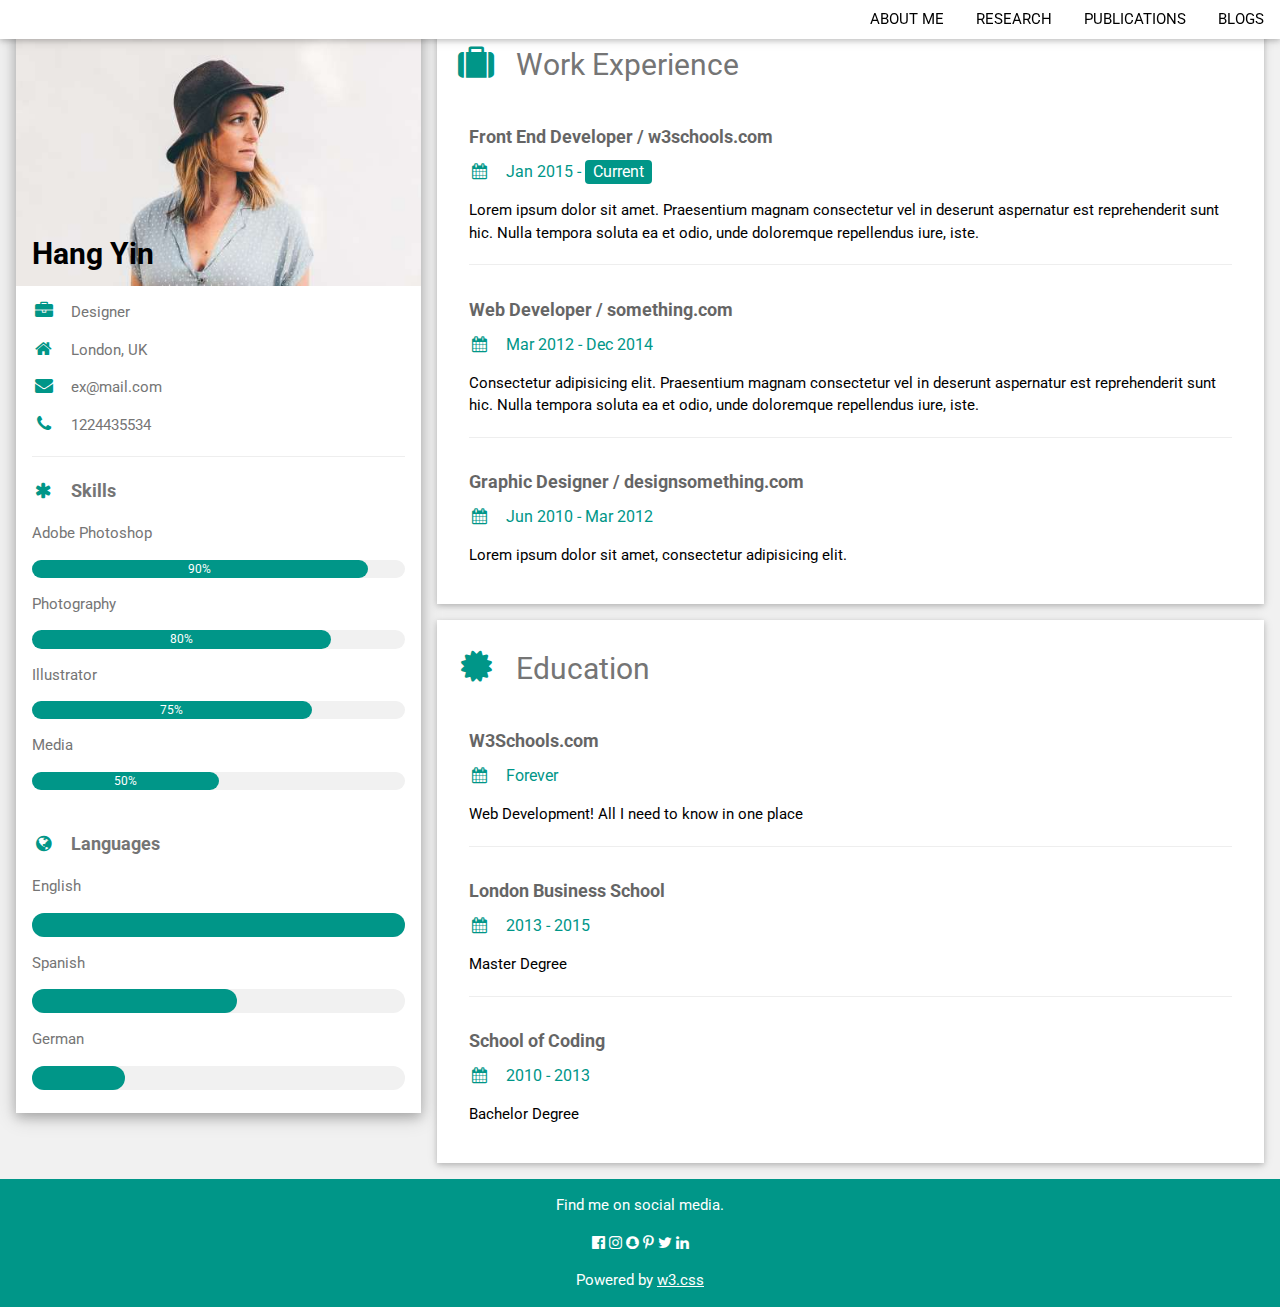
==== about.html @ 1d577952 "Update about.html" ====
<!DOCTYPE html>
<html>
<head>
<title>Hang Yin CV</title>
<meta charset="UTF-8">
<meta name="viewport" content="width=device-width, initial-scale=1">
<link rel="stylesheet" href="https://www.w3schools.com/w3css/4/w3.css">
<link rel='stylesheet' href='https://fonts.googleapis.com/css?family=Roboto'>
<link rel="stylesheet" href="https://cdnjs.cloudflare.com/ajax/libs/font-awesome/4.7.0/css/font-awesome.min.css">
<style>
html,body,h1,h2,h3,h4,h5,h6 {font-family: "Roboto", sans-serif}
</style>
</head>
<body class="w3-light-grey">

<!-- Page Container -->
<div class="w3-content w3-margin-top" style="max-width:1400px;">
<!-- Navbar (sit on top) -->
 <header>
  <div class="w3-top">
  <div class="w3-bar w3-white w3-card" id="myNavbar">
    <!-- Right-sided navbar links -->
    <div class="w3-right w3-hide-small">
      <a href="about.html"class="w3-bar-item w3-button">ABOUT ME</a>
      <a href="research.html" class="w3-bar-item w3-button"> RESEARCH</a>
      <a href="publications.html" class="w3-bar-item w3-button"> PUBLICATIONS</a>
      <a href="blogs.html" class="w3-bar-item w3-button">BLOGS</a>
    </div>
    <!-- Hide right-floated links on small screens and replace them with a menu icon -->

    <a href="javascript:void(0)" class="w3-bar-item w3-button w3-right w3-hide-large w3-hide-medium" onclick="w3_open()">
      <i class="fa fa-bars"></i>
    </a>
  </div>
</div>

<!-- Sidebar on small screens when clicking the menu icon -->
  <nav class="w3-sidebar w3-bar-block w3-black w3-card w3-animate-left w3-hide-medium w3-hide-large" style="display:none" id="mySidebar">
   <a href="javascript:void(0)" onclick="w3_close()" class="w3-bar-item w3-button w3-large w3-padding-16">Close ×</a>
   <a href="about.html" onclick="w3_close()" class="w3-bar-item w3-button">ABOUT ME</a>
   <a href="research.html" onclick="w3_close()" class="w3-bar-item w3-button">RESEARCH</a>
   <a href="publications.html" onclick="w3_close()" class="w3-bar-item w3-button">PUBLICATIONS</a>
   <a href="blogs.html" onclick="w3_close()" class="w3-bar-item w3-button">BLOGS</a>
  </nav>
 </header>
<!-- Page Container -->
<div class="w3-content w3-margin-top" style="max-width:1400px;">
  <!-- The Grid -->
  <div class="w3-row-padding">
  
    
    <!-- Left Column -->
    <div class="w3-third">
    
      <div class="w3-white w3-text-grey w3-card-4">
        <div class="w3-display-container">
          <img src="images/avatar_hat.jpg" style="width:100%" alt="Avatar">
          <div class="w3-display-bottomleft w3-container w3-text-black">
           <h2><b>Hang Yin</b></h2>
          </div>
        </div>
        <div class="w3-container">
          <p><i class="fa fa-briefcase fa-fw w3-margin-right w3-large w3-text-teal"></i>Designer</p>
          <p><i class="fa fa-home fa-fw w3-margin-right w3-large w3-text-teal"></i>London, UK</p>
          <p><i class="fa fa-envelope fa-fw w3-margin-right w3-large w3-text-teal"></i>ex@mail.com</p>
          <p><i class="fa fa-phone fa-fw w3-margin-right w3-large w3-text-teal"></i>1224435534</p>
          <hr>

          <p class="w3-large"><b><i class="fa fa-asterisk fa-fw w3-margin-right w3-text-teal"></i>Skills</b></p>
          <p>Adobe Photoshop</p>
          <div class="w3-light-grey w3-round-xlarge w3-small">
            <div class="w3-container w3-center w3-round-xlarge w3-teal" style="width:90%">90%</div>
          </div>
          <p>Photography</p>
          <div class="w3-light-grey w3-round-xlarge w3-small">
            <div class="w3-container w3-center w3-round-xlarge w3-teal" style="width:80%">
              <div class="w3-center w3-text-white">80%</div>
            </div>
          </div>
          <p>Illustrator</p>
          <div class="w3-light-grey w3-round-xlarge w3-small">
            <div class="w3-container w3-center w3-round-xlarge w3-teal" style="width:75%">75%</div>
          </div>
          <p>Media</p>
          <div class="w3-light-grey w3-round-xlarge w3-small">
            <div class="w3-container w3-center w3-round-xlarge w3-teal" style="width:50%">50%</div>
          </div>
          <br>

          <p class="w3-large w3-text-theme"><b><i class="fa fa-globe fa-fw w3-margin-right w3-text-teal"></i>Languages</b></p>
          <p>English</p>
          <div class="w3-light-grey w3-round-xlarge">
            <div class="w3-round-xlarge w3-teal" style="height:24px;width:100%"></div>
          </div>
          <p>Spanish</p>
          <div class="w3-light-grey w3-round-xlarge">
            <div class="w3-round-xlarge w3-teal" style="height:24px;width:55%"></div>
          </div>
          <p>German</p>
          <div class="w3-light-grey w3-round-xlarge">
            <div class="w3-round-xlarge w3-teal" style="height:24px;width:25%"></div>
          </div>
          <br>
        </div>
      </div><br>

    <!-- End Left Column -->
    </div>

    <!-- Right Column -->
    <div class="w3-twothird">
    
      <div class="w3-container w3-card w3-white w3-margin-bottom">
        <h2 class="w3-text-grey w3-padding-16"><i class="fa fa-suitcase fa-fw w3-margin-right w3-xxlarge w3-text-teal"></i>Work Experience</h2>
        <div class="w3-container">
          <h5 class="w3-opacity"><b>Front End Developer / w3schools.com</b></h5>
          <h6 class="w3-text-teal"><i class="fa fa-calendar fa-fw w3-margin-right"></i>Jan 2015 - <span class="w3-tag w3-teal w3-round">Current</span></h6>
          <p>Lorem ipsum dolor sit amet. Praesentium magnam consectetur vel in deserunt aspernatur est reprehenderit sunt hic. Nulla tempora soluta ea et odio, unde doloremque repellendus iure, iste.</p>
          <hr>
        </div>
        <div class="w3-container">
          <h5 class="w3-opacity"><b>Web Developer / something.com</b></h5>
          <h6 class="w3-text-teal"><i class="fa fa-calendar fa-fw w3-margin-right"></i>Mar 2012 - Dec 2014</h6>
          <p>Consectetur adipisicing elit. Praesentium magnam consectetur vel in deserunt aspernatur est reprehenderit sunt hic. Nulla tempora soluta ea et odio, unde doloremque repellendus iure, iste.</p>
          <hr>
        </div>
        <div class="w3-container">
          <h5 class="w3-opacity"><b>Graphic Designer / designsomething.com</b></h5>
          <h6 class="w3-text-teal"><i class="fa fa-calendar fa-fw w3-margin-right"></i>Jun 2010 - Mar 2012</h6>
          <p>Lorem ipsum dolor sit amet, consectetur adipisicing elit. </p><br>
        </div>
      </div>

      <div class="w3-container w3-card w3-white">
        <h2 class="w3-text-grey w3-padding-16"><i class="fa fa-certificate fa-fw w3-margin-right w3-xxlarge w3-text-teal"></i>Education</h2>
        <div class="w3-container">
          <h5 class="w3-opacity"><b>W3Schools.com</b></h5>
          <h6 class="w3-text-teal"><i class="fa fa-calendar fa-fw w3-margin-right"></i>Forever</h6>
          <p>Web Development! All I need to know in one place</p>
          <hr>
        </div>
        <div class="w3-container">
          <h5 class="w3-opacity"><b>London Business School</b></h5>
          <h6 class="w3-text-teal"><i class="fa fa-calendar fa-fw w3-margin-right"></i>2013 - 2015</h6>
          <p>Master Degree</p>
          <hr>
        </div>
        <div class="w3-container">
          <h5 class="w3-opacity"><b>School of Coding</b></h5>
          <h6 class="w3-text-teal"><i class="fa fa-calendar fa-fw w3-margin-right"></i>2010 - 2013</h6>
          <p>Bachelor Degree</p><br>
        </div>
      </div>

    <!-- End Right Column -->
    </div>
    
  <!-- End Grid -->
  </div>
  
  <!-- End Page Container -->
</div>


<footer class="w3-container w3-teal w3-center w3-margin-top">
  <p>Find me on social media.</p>
  <i class="fa fa-facebook-official w3-hover-opacity"></i>
  <i class="fa fa-instagram w3-hover-opacity"></i>
  <i class="fa fa-snapchat w3-hover-opacity"></i>
  <i class="fa fa-pinterest-p w3-hover-opacity"></i>
  <i class="fa fa-twitter w3-hover-opacity"></i>
  <i class="fa fa-linkedin w3-hover-opacity"></i>
  <p>Powered by <a href="https://www.w3schools.com/w3css/default.asp" target="_blank">w3.css</a></p>
</footer>

</body>
</html>
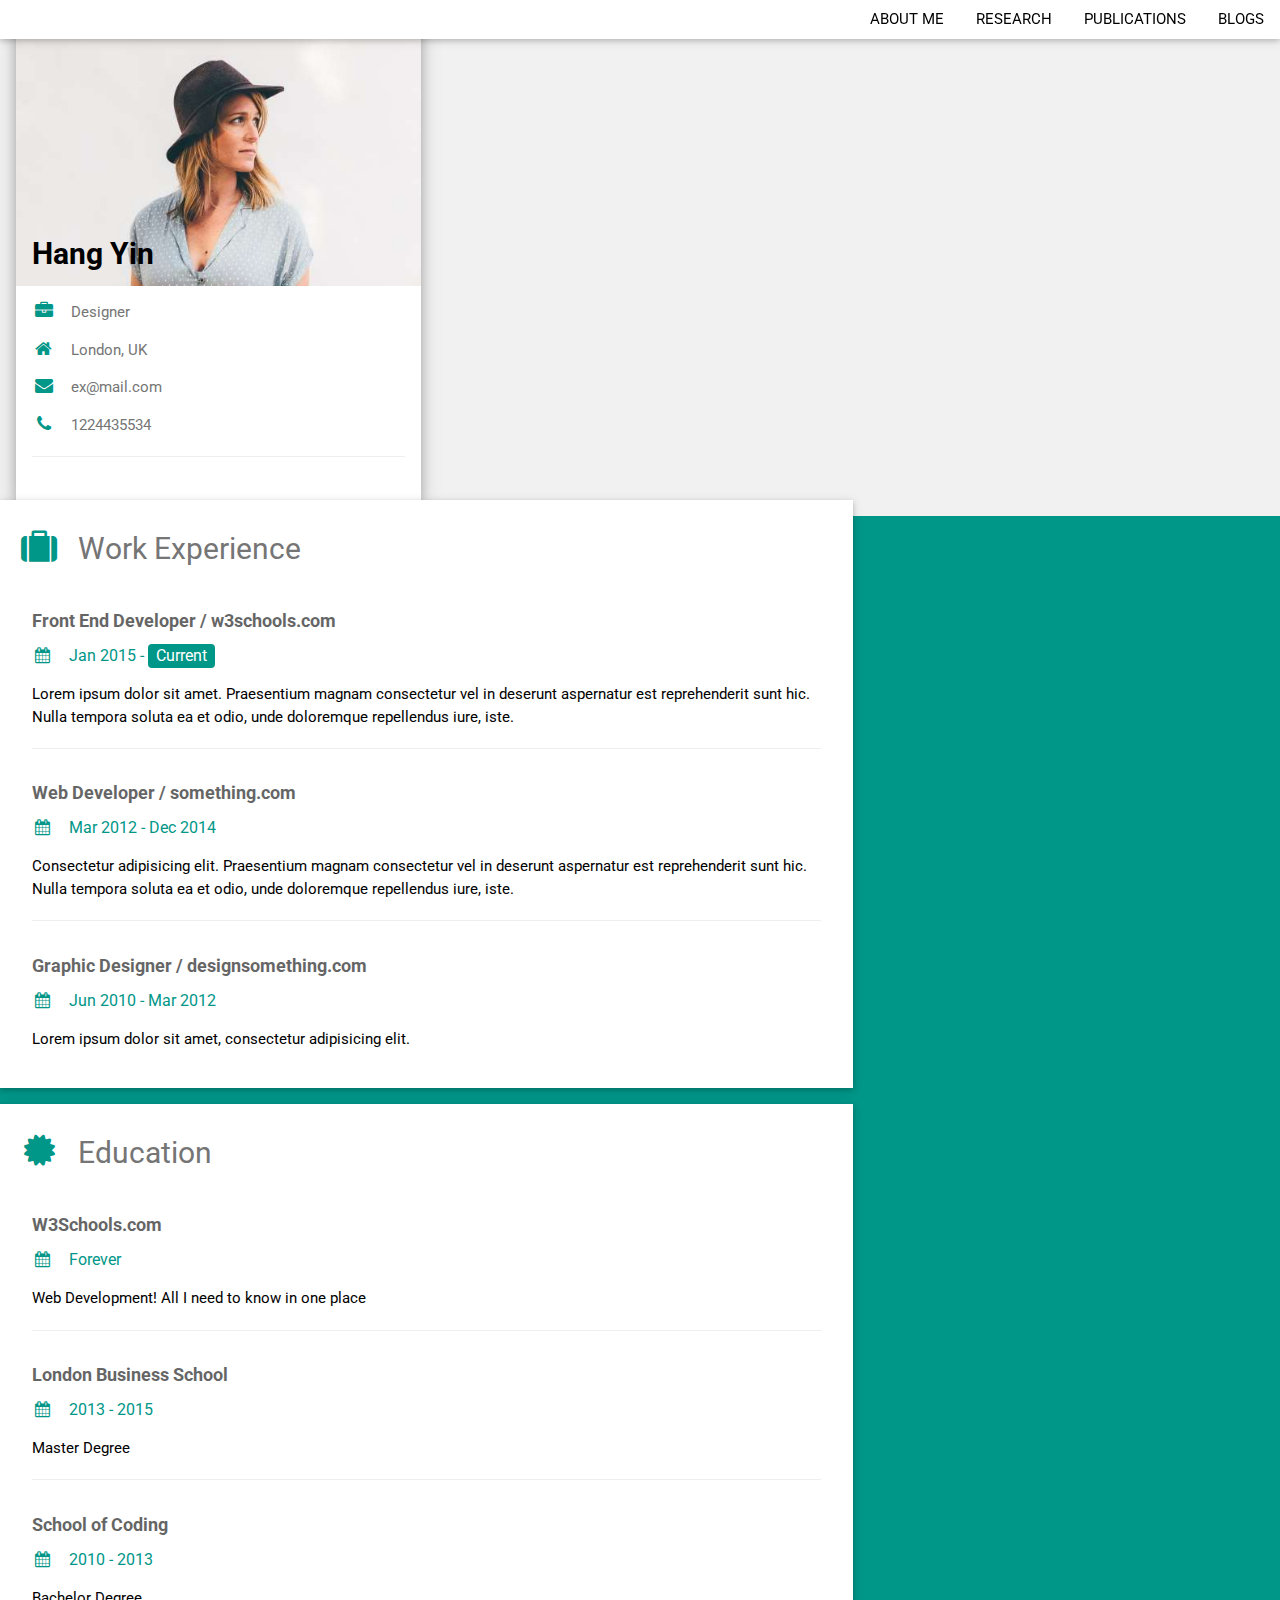
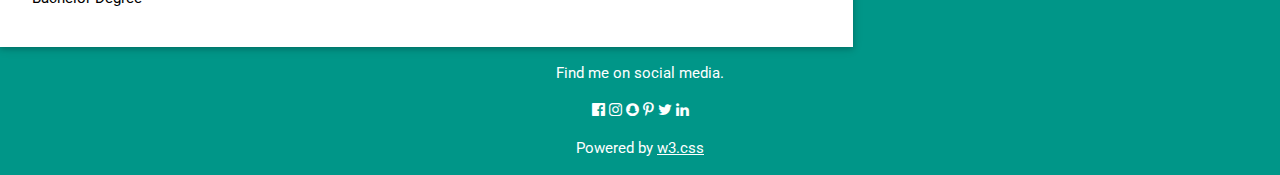
==== commit eaf978f4: "Update about.html" ====
--- a/about.html
+++ b/about.html
@@ -7,6 +7,7 @@
 <link rel="stylesheet" href="https://www.w3schools.com/w3css/4/w3.css">
 <link rel='stylesheet' href='https://fonts.googleapis.com/css?family=Roboto'>
 <link rel="stylesheet" href="https://cdnjs.cloudflare.com/ajax/libs/font-awesome/4.7.0/css/font-awesome.min.css">
+<link rel="stylesheet" href="CSS/mystyles.css">
 <style>
 html,body,h1,h2,h3,h4,h5,h6 {font-family: "Roboto", sans-serif}
 </style>
@@ -65,40 +66,6 @@
           <p><i class="fa fa-envelope fa-fw w3-margin-right w3-large w3-text-teal"></i>ex@mail.com</p>
           <p><i class="fa fa-phone fa-fw w3-margin-right w3-large w3-text-teal"></i>1224435534</p>
           <hr>
-
-          <p class="w3-large"><b><i class="fa fa-asterisk fa-fw w3-margin-right w3-text-teal"></i>Skills</b></p>
-          <p>Adobe Photoshop</p>
-          <div class="w3-light-grey w3-round-xlarge w3-small">
-            <div class="w3-container w3-center w3-round-xlarge w3-teal" style="width:90%">90%</div>
-          </div>
-          <p>Photography</p>
-          <div class="w3-light-grey w3-round-xlarge w3-small">
-            <div class="w3-container w3-center w3-round-xlarge w3-teal" style="width:80%">
-              <div class="w3-center w3-text-white">80%</div>
-            </div>
-          </div>
-          <p>Illustrator</p>
-          <div class="w3-light-grey w3-round-xlarge w3-small">
-            <div class="w3-container w3-center w3-round-xlarge w3-teal" style="width:75%">75%</div>
-          </div>
-          <p>Media</p>
-          <div class="w3-light-grey w3-round-xlarge w3-small">
-            <div class="w3-container w3-center w3-round-xlarge w3-teal" style="width:50%">50%</div>
-          </div>
-          <br>
-
-          <p class="w3-large w3-text-theme"><b><i class="fa fa-globe fa-fw w3-margin-right w3-text-teal"></i>Languages</b></p>
-          <p>English</p>
-          <div class="w3-light-grey w3-round-xlarge">
-            <div class="w3-round-xlarge w3-teal" style="height:24px;width:100%"></div>
-          </div>
-          <p>Spanish</p>
-          <div class="w3-light-grey w3-round-xlarge">
-            <div class="w3-round-xlarge w3-teal" style="height:24px;width:55%"></div>
-          </div>
-          <p>German</p>
-          <div class="w3-light-grey w3-round-xlarge">
-            <div class="w3-round-xlarge w3-teal" style="height:24px;width:25%"></div>
           </div>
           <br>
         </div>
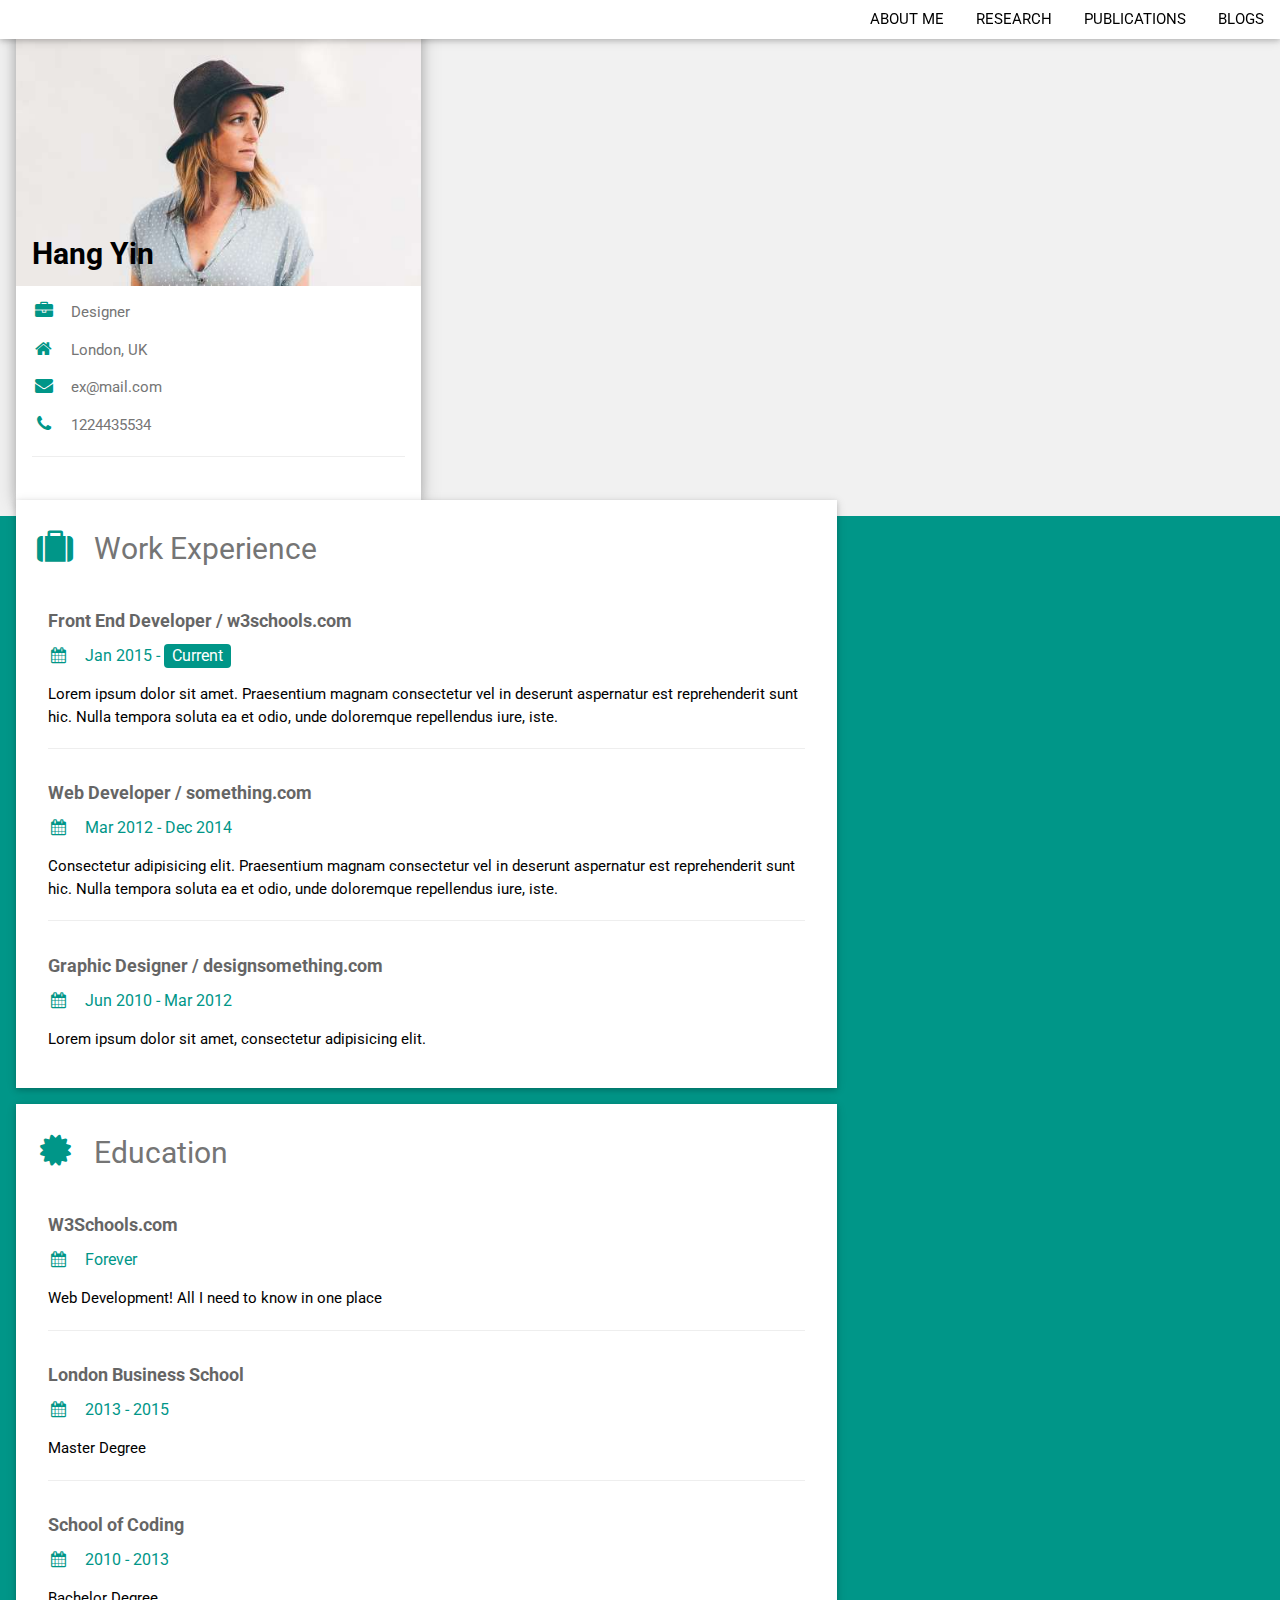
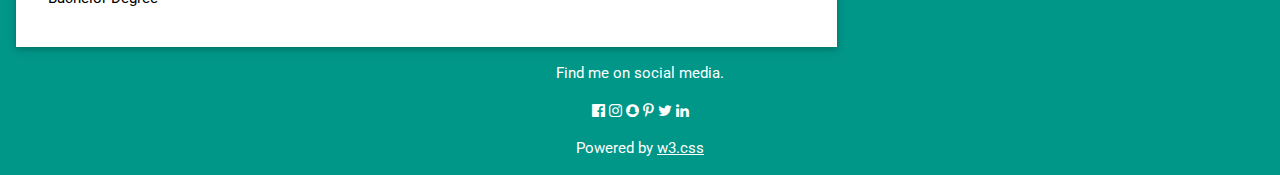
==== commit 13dd3d31: "Update about.html" ====
--- a/about.html
+++ b/about.html
@@ -14,8 +14,6 @@
 </head>
 <body class="w3-light-grey">
 
-<!-- Page Container -->
-<div class="w3-content w3-margin-top" style="max-width:1400px;">
 <!-- Navbar (sit on top) -->
  <header>
   <div class="w3-top">
@@ -48,10 +46,8 @@
 <div class="w3-content w3-margin-top" style="max-width:1400px;">
   <!-- The Grid -->
   <div class="w3-row-padding">
-  
-    
     <!-- Left Column -->
-    <div class="w3-third">
+    <div class="w3-third w3-container">
     
       <div class="w3-white w3-text-grey w3-card-4">
         <div class="w3-display-container">
@@ -75,7 +71,7 @@
     </div>
 
     <!-- Right Column -->
-    <div class="w3-twothird">
+    <div class="w3-twothird w3-container">
     
       <div class="w3-container w3-card w3-white w3-margin-bottom">
         <h2 class="w3-text-grey w3-padding-16"><i class="fa fa-suitcase fa-fw w3-margin-right w3-xxlarge w3-text-teal"></i>Work Experience</h2>
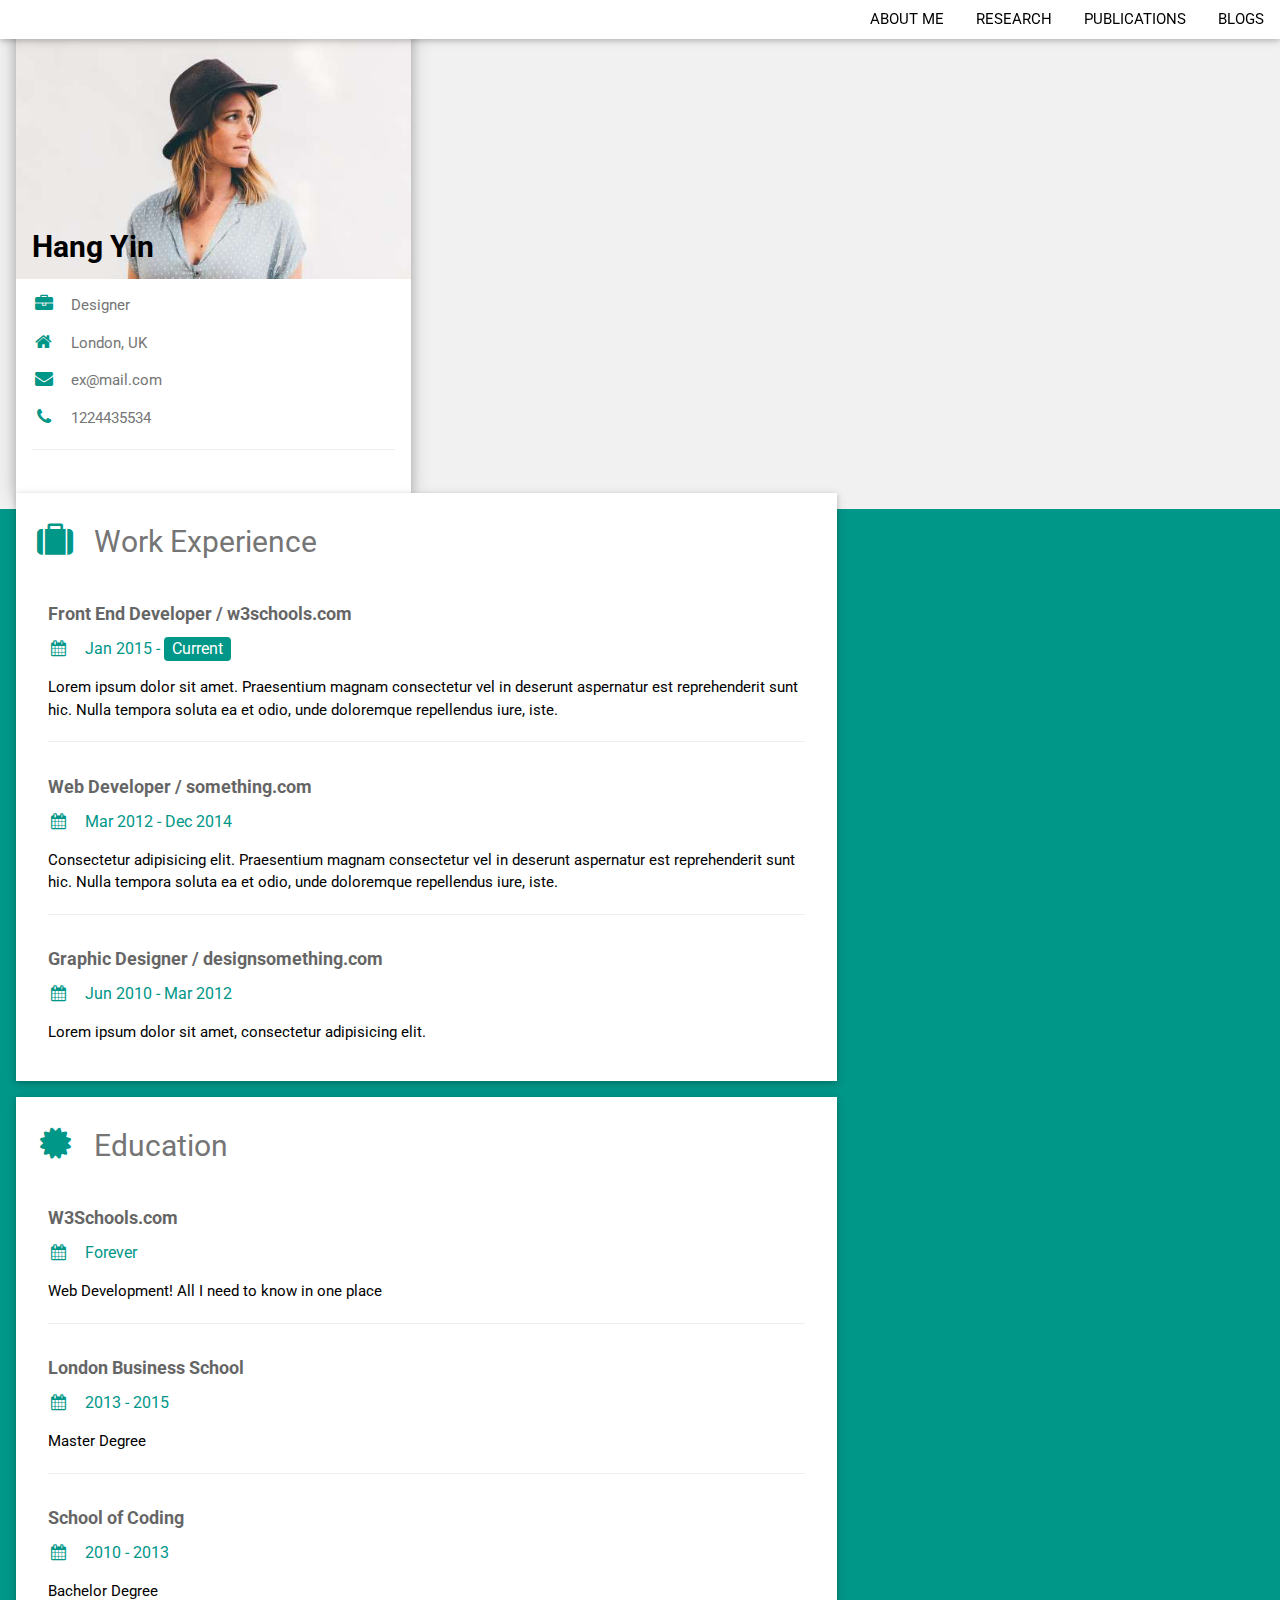
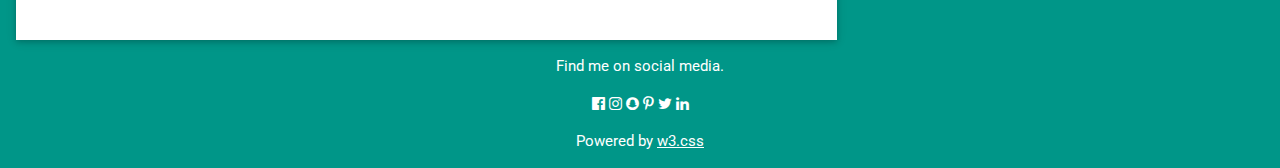
==== commit 5ff9cd44: "Update about.html" ====
--- a/about.html
+++ b/about.html
@@ -45,7 +45,7 @@
 <!-- Page Container -->
 <div class="w3-content w3-margin-top" style="max-width:1400px;">
   <!-- The Grid -->
-  <div class="w3-row-padding">
+  <div class="w3-row">
     <!-- Left Column -->
     <div class="w3-third w3-container">
     
@@ -68,7 +68,7 @@
       </div><br>
 
     <!-- End Left Column -->
-    </div>
+     </div>
 
     <!-- Right Column -->
     <div class="w3-twothird w3-container">
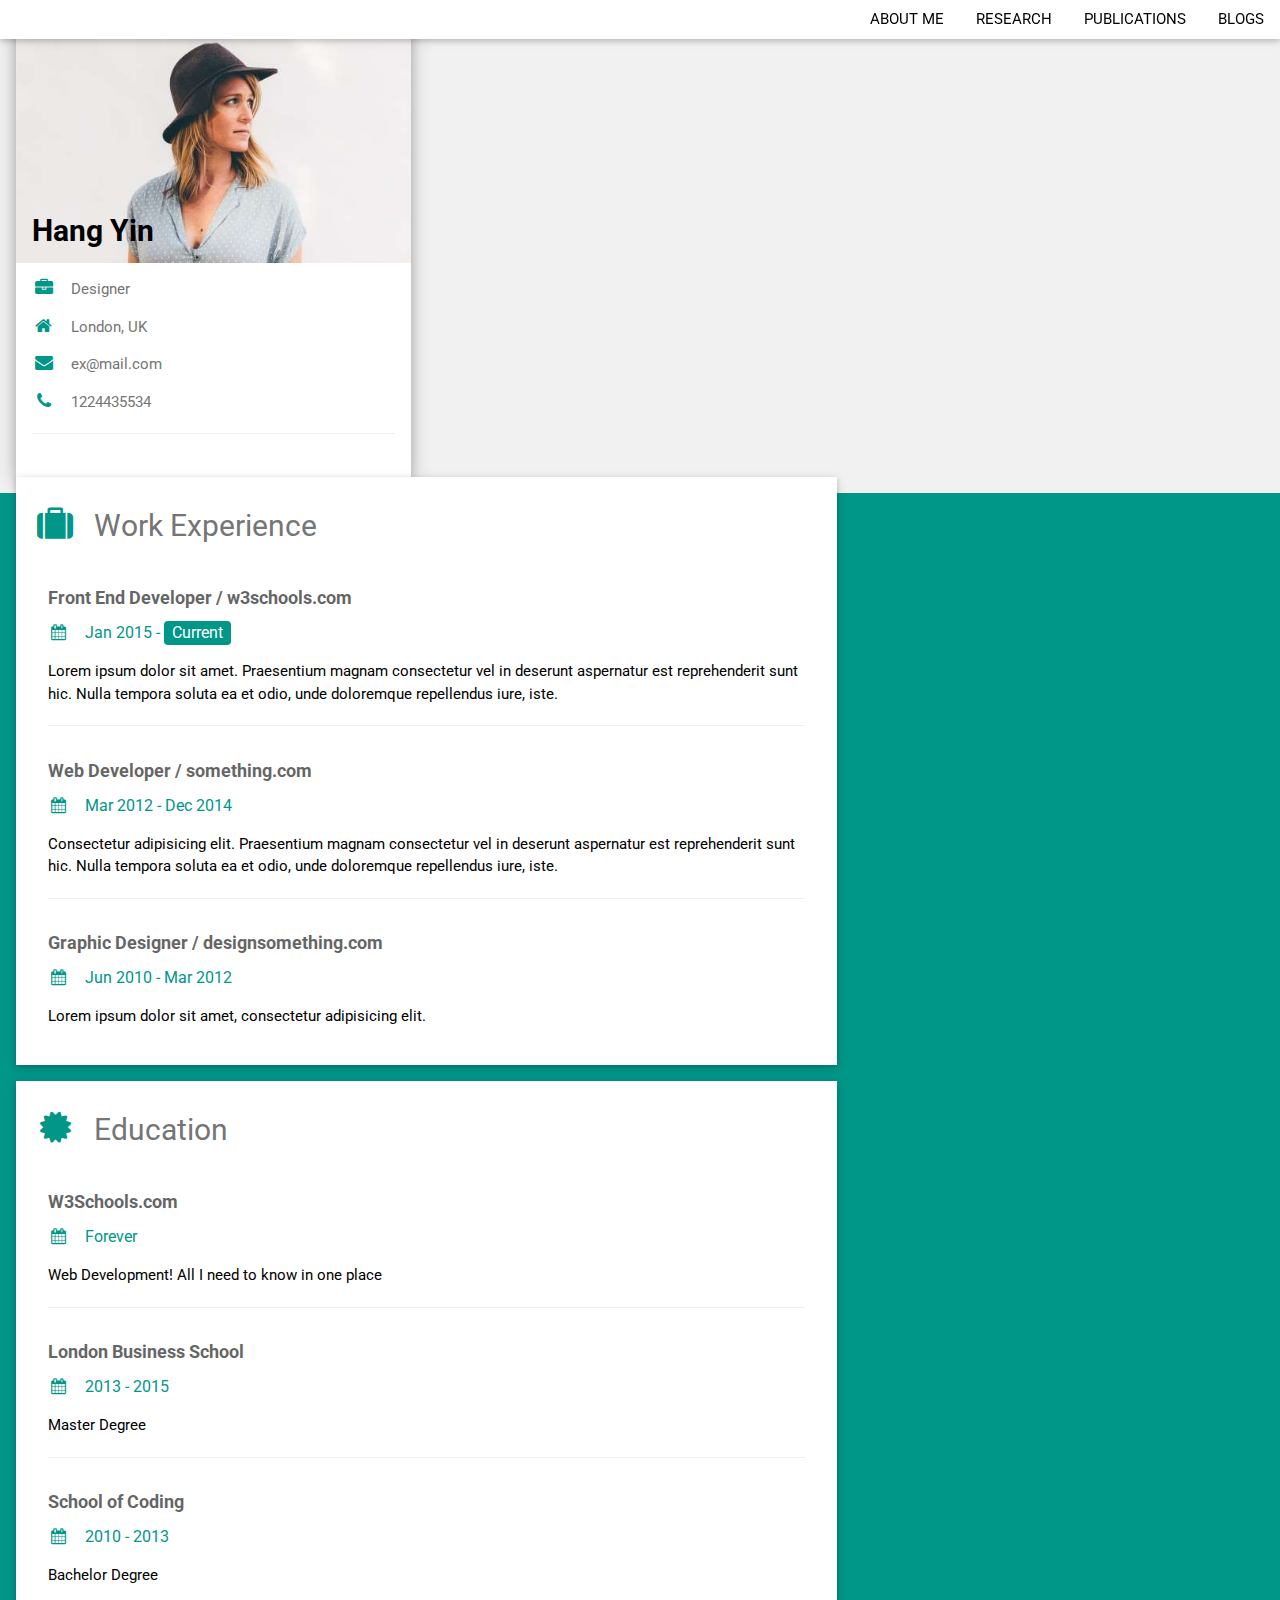
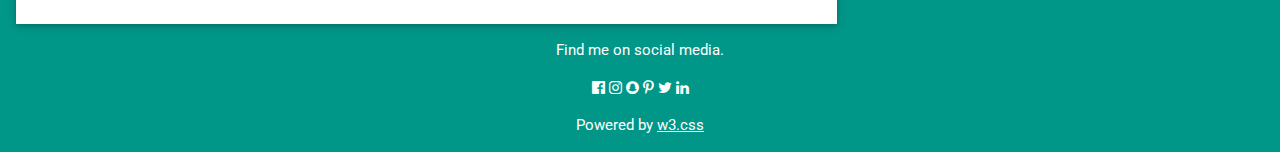
==== commit 742e82ee: "Update about.html" ====
--- a/about.html
+++ b/about.html
@@ -43,7 +43,7 @@
   </nav>
  </header>
 <!-- Page Container -->
-<div class="w3-content w3-margin-top" style="max-width:1400px;">
+
   <!-- The Grid -->
   <div class="w3-row">
     <!-- Left Column -->
@@ -65,10 +65,10 @@
           </div>
           <br>
         </div>
-      </div><br>
+      </div>
 
     <!-- End Left Column -->
-     </div>
+    </div>
 
     <!-- Right Column -->
     <div class="w3-twothird w3-container">
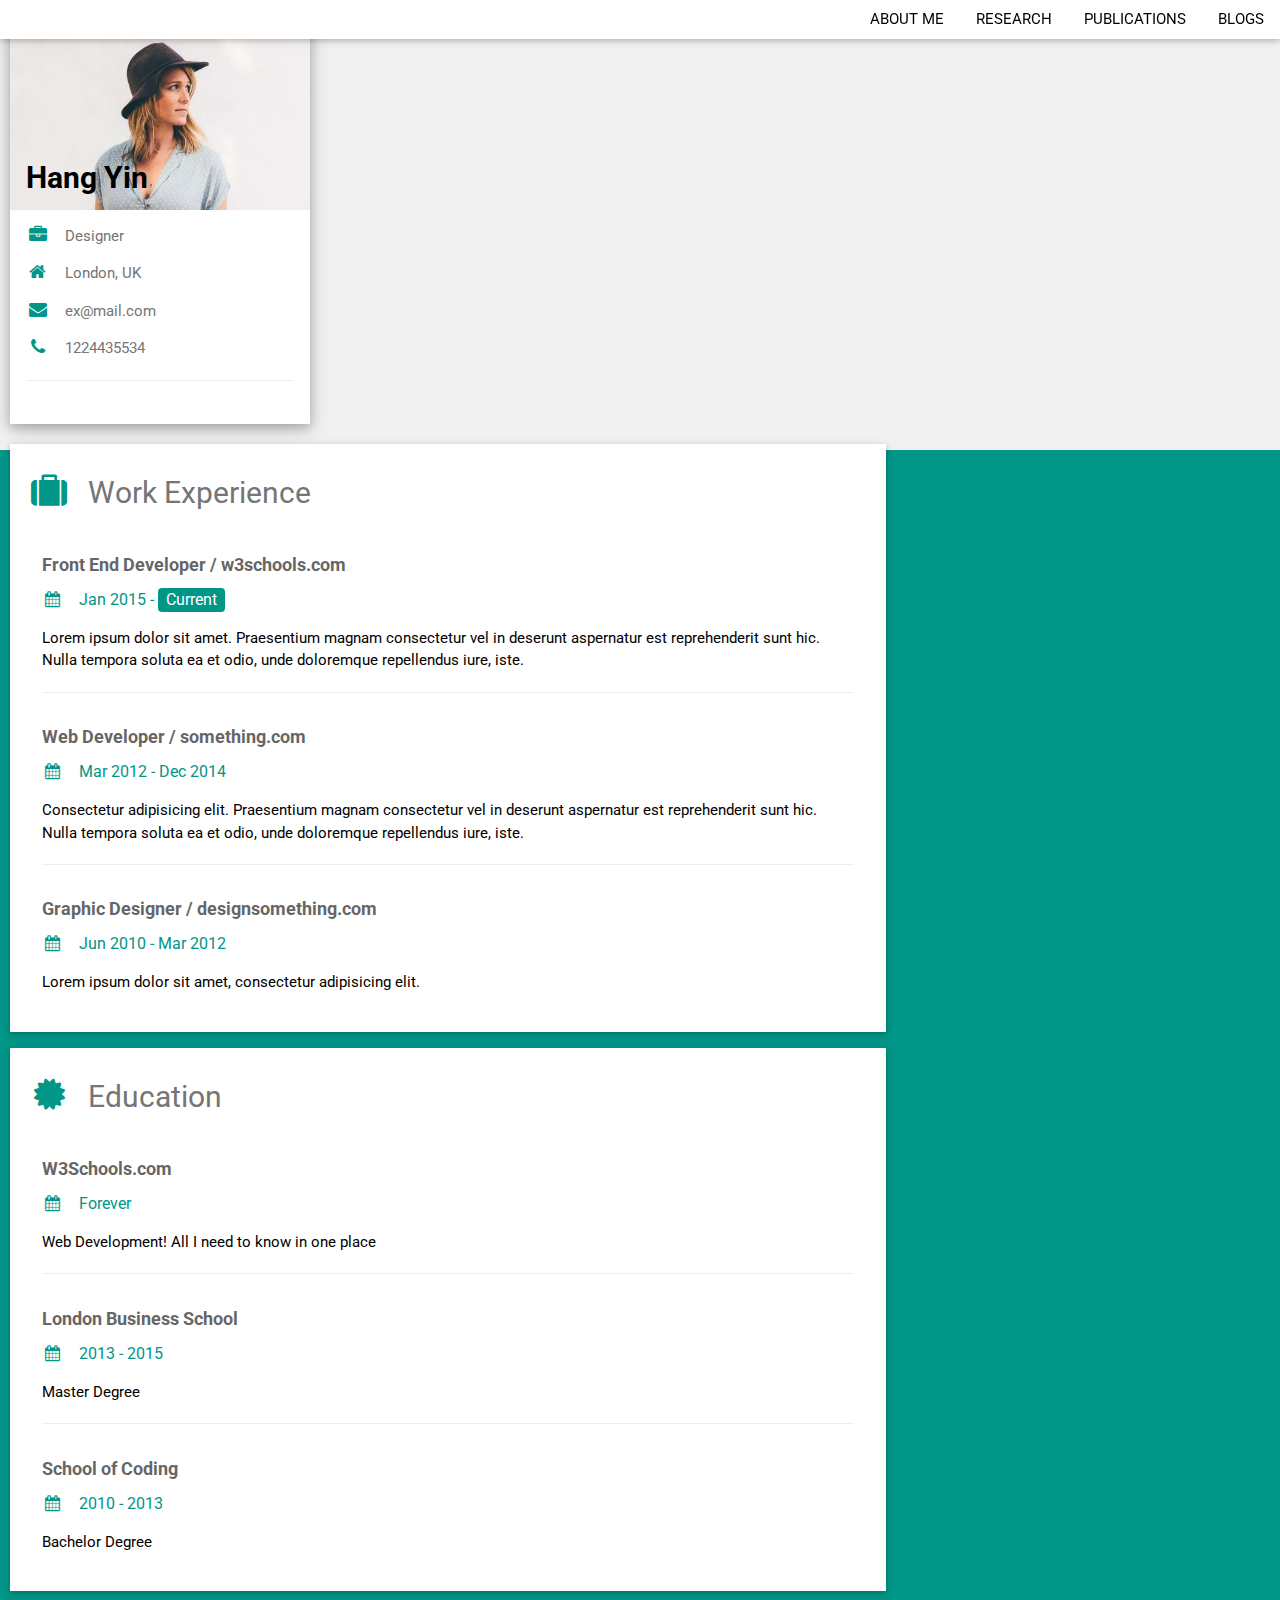
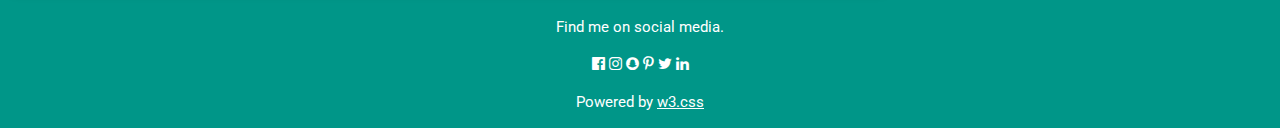
==== commit d72096f3: "Update about.html" ====
--- a/about.html
+++ b/about.html
@@ -10,6 +10,34 @@
 <link rel="stylesheet" href="CSS/mystyles.css">
 <style>
 html,body,h1,h2,h3,h4,h5,h6 {font-family: "Roboto", sans-serif}
+/* Create three unequal columns that floats next to each other */
+.column {
+  float: left;
+  padding: 10px;
+}
+
+/* Left and right column */
+.column.side {
+  width: 25%;
+}
+
+/* Middle column */
+.column.middle {
+  width: 70%;
+}
+
+/* Clear floats after the columns */
+.row:after {
+  content: "";
+  display: table;
+  clear: both;
+}
+
+/* Responsive layout - makes the three columns stack on top of each other instead of next to each other */
+@media screen and (max-width: 600px) {
+  .column.side, .column.middle {
+    width: 100%;
+  }
 </style>
 </head>
 <body class="w3-light-grey">
@@ -47,7 +75,7 @@
   <!-- The Grid -->
   <div class="w3-row">
     <!-- Left Column -->
-    <div class="w3-third w3-container">
+    <div class="column side">
     
       <div class="w3-white w3-text-grey w3-card-4">
         <div class="w3-display-container">
@@ -71,7 +99,7 @@
     </div>
 
     <!-- Right Column -->
-    <div class="w3-twothird w3-container">
+    <div class="column middle">
     
       <div class="w3-container w3-card w3-white w3-margin-bottom">
         <h2 class="w3-text-grey w3-padding-16"><i class="fa fa-suitcase fa-fw w3-margin-right w3-xxlarge w3-text-teal"></i>Work Experience</h2>
